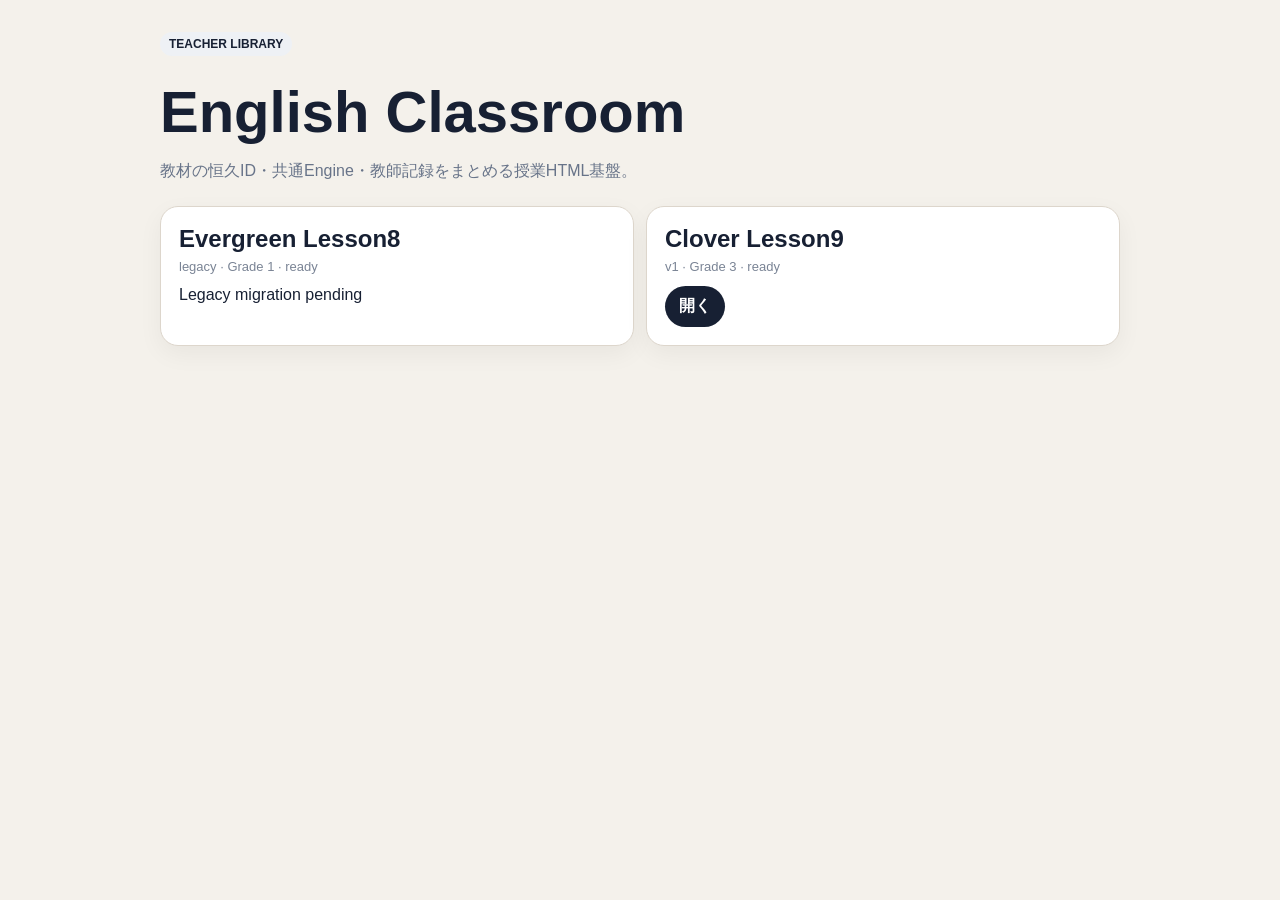
==== index.html @ bd7b8bb6 "Prepare English Classroom v1 bootstrap" ====
<!doctype html>
<html lang="ja">
<head>
<meta charset="utf-8">
<meta name="viewport" content="width=device-width,initial-scale=1">
<title>English Classroom — Teacher Library</title>
<style>
body{font-family:-apple-system,BlinkMacSystemFont,"Segoe UI","Noto Sans JP",sans-serif;background:#f4f1eb;color:#172033;margin:0}
main{max-width:960px;margin:auto;padding:32px 18px}
h1{font-size:clamp(34px,6vw,58px);margin:.2em 0}
p{color:#687489}.grid{display:grid;grid-template-columns:repeat(auto-fit,minmax(260px,1fr));gap:12px;margin-top:24px}
.card{background:#fff;border:1px solid #ddd6cc;border-radius:18px;padding:18px;box-shadow:0 8px 24px rgba(0,0,0,.05)}
.card h2{margin:0 0 6px}.meta{font-size:13px;color:#7a8495;margin-bottom:12px}
a{display:inline-block;background:#172033;color:#fff;text-decoration:none;border-radius:999px;padding:10px 14px;font-weight:850}
.badge{display:inline-block;background:#eef1f5;border-radius:999px;padding:5px 9px;font-size:12px;font-weight:800;margin-bottom:10px}
</style>
</head>
<body><main>
<div class="badge">TEACHER LIBRARY</div>
<h1>English Classroom</h1>
<p>教材の恒久ID・共通Engine・教師記録をまとめる授業HTML基盤。</p>
<div id="grid" class="grid"></div>
<script>
(async()=>{
 const r=await fetch('./registry/lessons.json',{cache:'no-store'});
 const j=await r.json();
 const grid=document.getElementById('grid');
 grid.innerHTML=(j.lessons||[]).map(x=>`<article class="card"><h2>${x.title}</h2><div class="meta">${x.engine} · Grade ${x.grade} · ${x.status}</div>${x.engine==='v1'?`<a href="./${x.path}">開く</a>`:`<span>Legacy migration pending</span>`}</article>`).join('');
})();
</script>
</main></body></html>
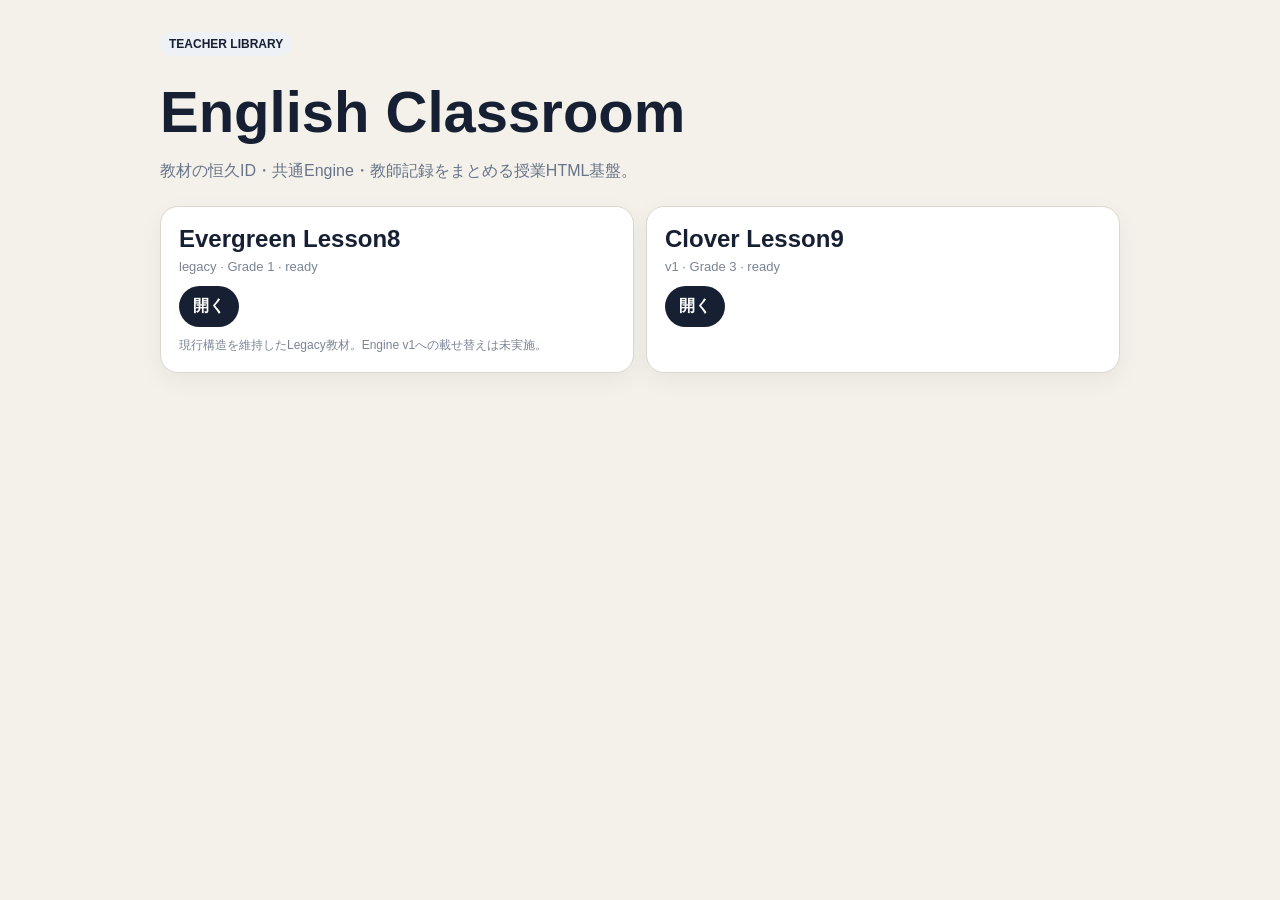
==== commit 38244002: "Clarify legacy Lesson8 status in library" ====
--- a/index.html
+++ b/index.html
@@ -13,6 +13,7 @@
 .card h2{margin:0 0 6px}.meta{font-size:13px;color:#7a8495;margin-bottom:12px}
 a{display:inline-block;background:#172033;color:#fff;text-decoration:none;border-radius:999px;padding:10px 14px;font-weight:850}
 .badge{display:inline-block;background:#eef1f5;border-radius:999px;padding:5px 9px;font-size:12px;font-weight:800;margin-bottom:10px}
+.note{font-size:12px;color:#7a8495;margin:10px 0 0}
 </style>
 </head>
 <body><main>
@@ -25,7 +26,7 @@
  const r=await fetch('./registry/lessons.json',{cache:'no-store'});
  const j=await r.json();
  const grid=document.getElementById('grid');
- grid.innerHTML=(j.lessons||[]).map(x=>`<article class="card"><h2>${x.title}</h2><div class="meta">${x.engine} · Grade ${x.grade} · ${x.status}</div>${x.engine==='v1'?`<a href="./${x.path}">開く</a>`:`<span>Legacy migration pending</span>`}</article>`).join('');
+ grid.innerHTML=(j.lessons||[]).map(x=>`<article class="card"><h2>${x.title}</h2><div class="meta">${x.engine} · Grade ${x.grade} · ${x.status}</div><a href="./${x.path}">開く</a>${x.engine==='legacy'?'<p class="note">現行構造を維持したLegacy教材。Engine v1への載せ替えは未実施。</p>':''}</article>`).join('');
 })();
 </script>
 </main></body></html>
